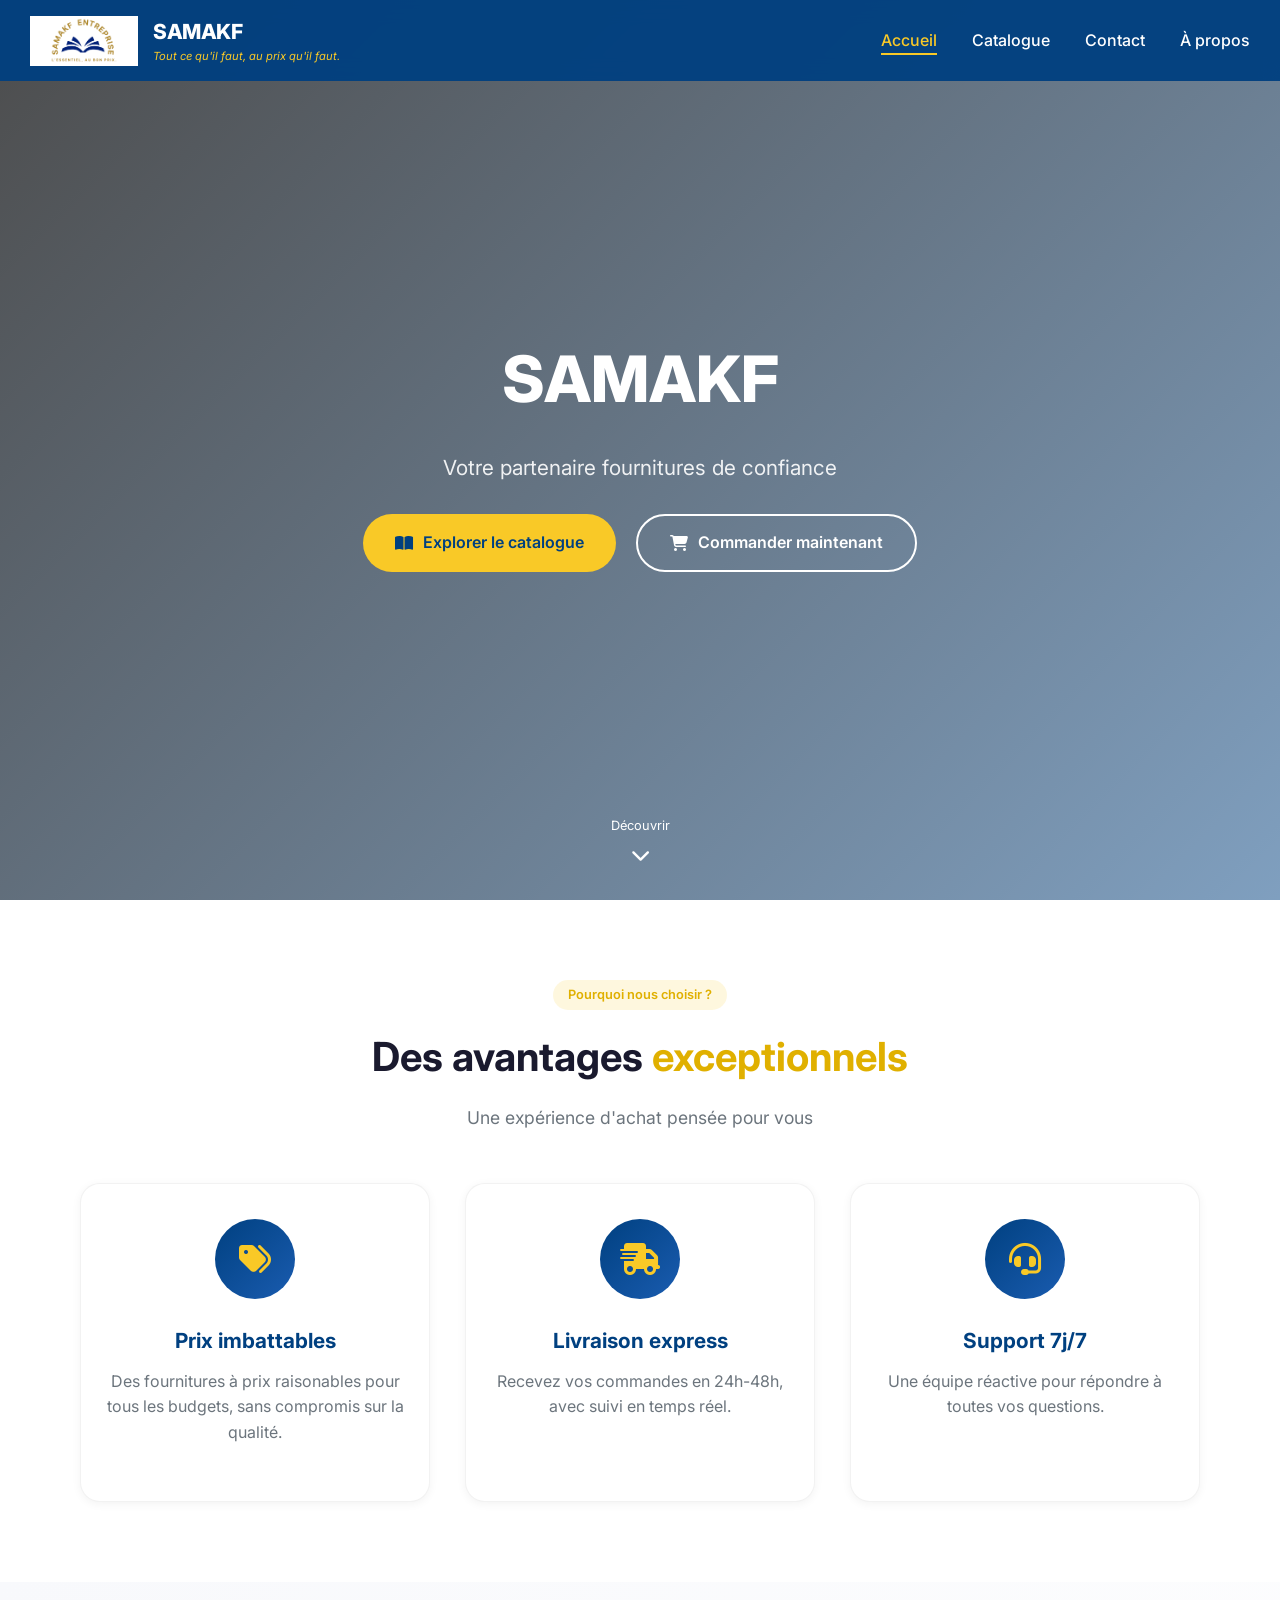
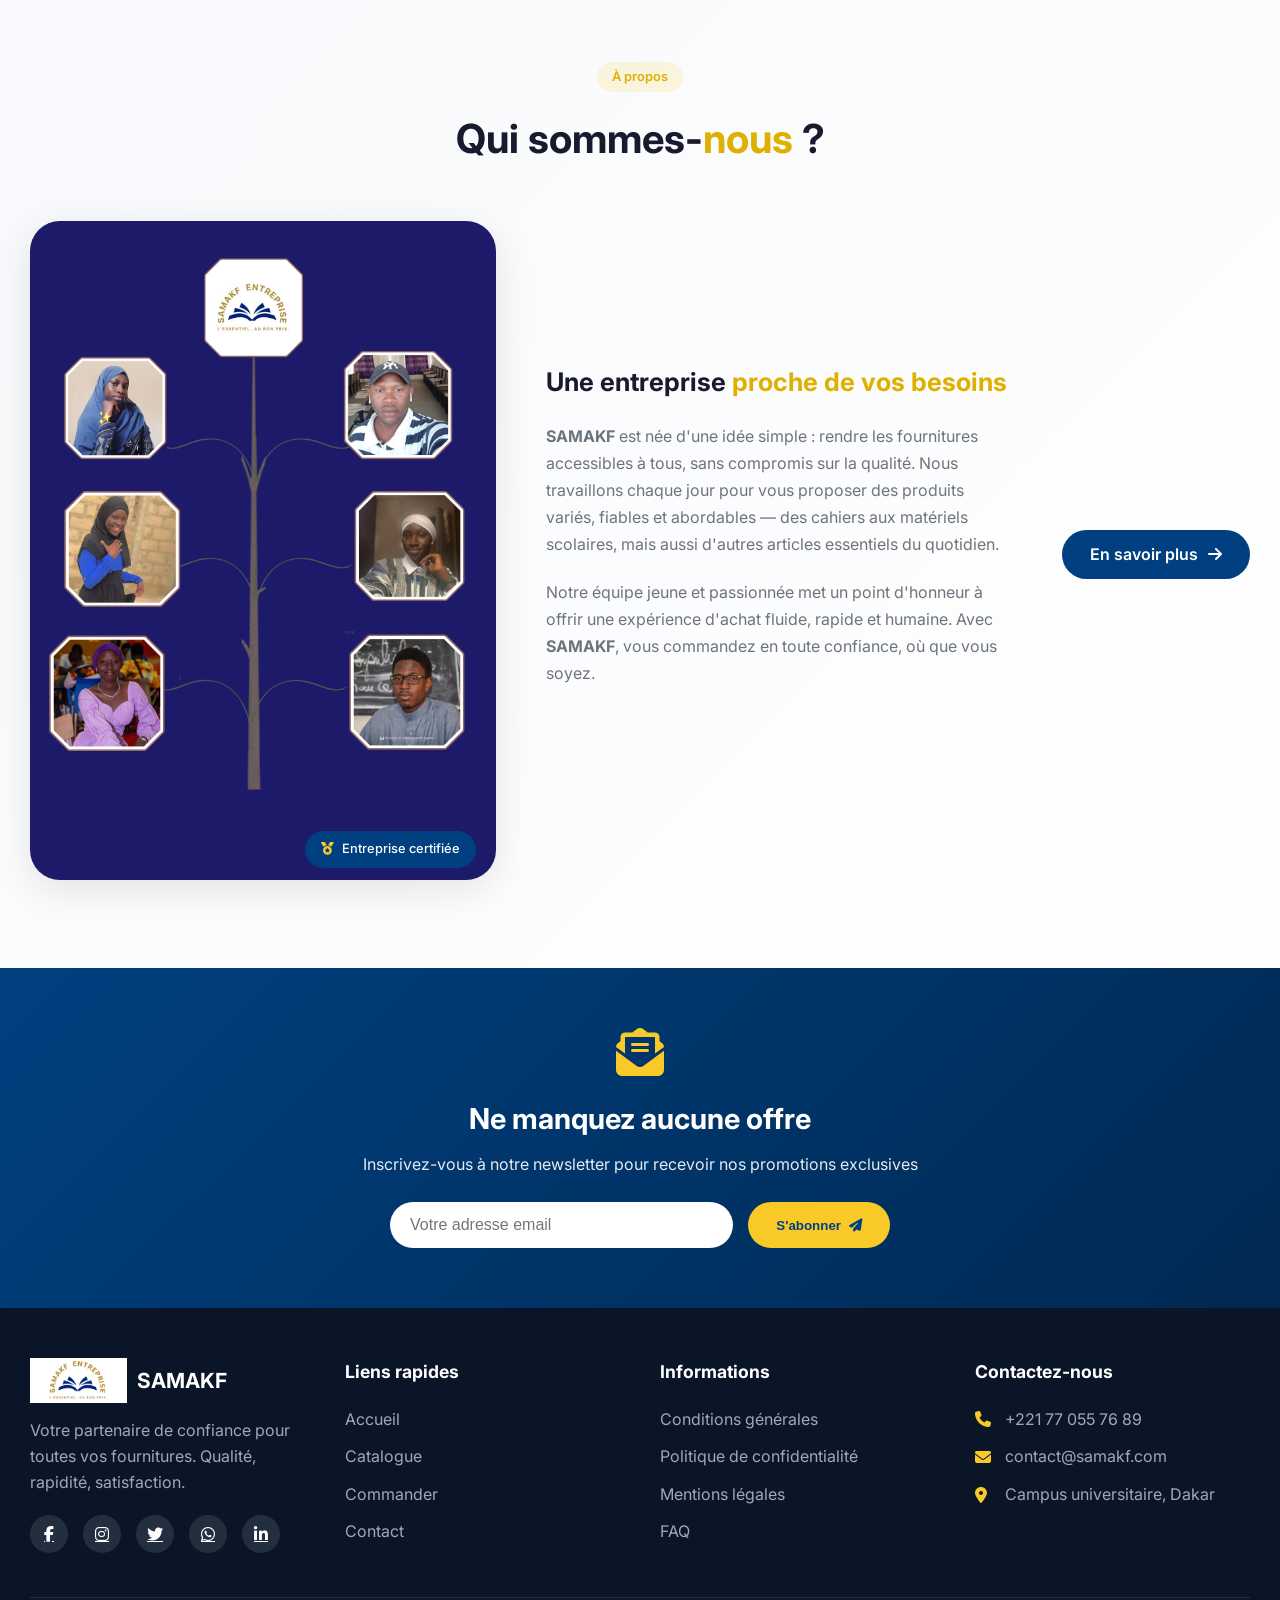
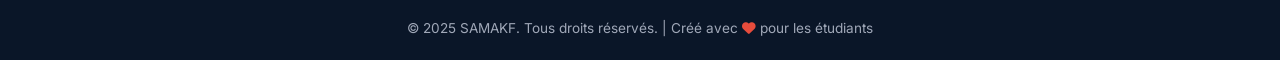
==== Accueil.html @ 1af0ef0c "Add files via upload" ====
<!DOCTYPE html>
<html lang="fr">
<head>
  <meta charset="UTF-8" />
  <meta name="viewport" content="width=device-width, initial-scale=1.0"/>
  <title>SAMAKF - Fournitures de qualité à prix abordables</title>
  <link rel="stylesheet" href="Accueil.css" />
  <link rel="stylesheet" href="https://cdnjs.cloudflare.com/ajax/libs/font-awesome/6.5.0/css/all.min.css">
  <link href="https://fonts.googleapis.com/css2?family=Inter:wght@300;400;500;600;700;800&display=swap" rel="stylesheet">
</head>
<body>

  <!-- ✅ Barre de navigation moderne -->
  <nav class="navbar" id="navbar">
    <div class="nav-container">
      <div class="logo">
        <a href="Accueil.html" class="logo-link">
          <img src="LOGO (2) - Copie_.png" alt="Logo SAMAKF">
        </a>
        <div class="logo-text">
          <span class="entreprise-nom">SAMAKF</span>
          <small class="slogan">Tout ce qu'il faut, au prix qu'il faut.</small>
        </div>
      </div>

      <div class="nav-toggle" id="navToggle">
        <i class="fas fa-bars"></i>
      </div>

      <ul class="nav-links" id="navLinks">
        <li><a href="Accueil.html" class="active">Accueil</a></li>
        <li><a href="catalogue.html">Catalogue</a></li>
        <li><a href="contact.html">Contact</a></li>
        <li><a href="Apropos.html">À propos</a></li>
      </ul>
    </div>
  </nav>

  <!-- ✅ Hero section avec vidéo et overlay amélioré -->
  <header class="hero">
    <video autoplay muted loop playsinline class="background-video" id="heroVideo">
      <source src="Welcome (2).mp4" type="video/mp4" />
    </video>
    <div class="hero-overlay"></div>
    <div class="hero-content">
      <div class="hero-text">
        <h1 id="animated-title">SAMAKF</h1>
        <p class="hero-subtitle">Votre partenaire fournitures de confiance</p>
        <div class="hero-buttons">
          <a href="catalogue.html" class="btn btn-primary">
            <i class="fas fa-book-open"></i> Explorer le catalogue
          </a>
          <a href="commander.html" class="btn btn-secondary">
            <i class="fas fa-shopping-cart"></i> Commander maintenant
          </a>
        </div>
      </div>
    </div>
    <div class="scroll-indicator">
      <span>Découvrir</span>
      <i class="fas fa-chevron-down"></i>
    </div>
  </header>

  <!-- ✅ Section Avantages avec compteurs animés -->
  <section class="section avantages reveal">
    <div class="container">
      <div class="section-header">
        <span class="section-tag">Pourquoi nous choisir ?</span>
        <h2>Des avantages <span class="highlight">exceptionnels</span></h2>
        <p>Une expérience d'achat pensée pour vous</p>
      </div>
      <div class="avantage-container">
        <div class="avantage-bloc">
          <div class="avantage-icon">
            <i class="fas fa-tags"></i>
          </div>
          <h3>Prix imbattables</h3>
          <p>Des fournitures à  prix raisonables pour tous les budgets, sans compromis sur la qualité.</p>
        </div>
        <div class="avantage-bloc">
          <div class="avantage-icon">
            <i class="fas fa-truck-fast"></i>
          </div>
          <h3>Livraison express</h3>
          <p>Recevez vos commandes en 24h-48h, avec suivi en temps réel.</p>
        </div>
        <div class="avantage-bloc">
          <div class="avantage-icon">
            <i class="fas fa-headset"></i>
          </div>
          <h3>Support 7j/7</h3>
          <p>Une équipe réactive pour répondre à toutes vos questions.</p>
        </div>
      </div>
    </div>
  </section>

  <!-- ✅ Section "Qui sommes-nous" améliorée -->
  <section class="section apropos reveal" id="apropos">
    <div class="container">
      <div class="section-header">
        <span class="section-tag">À propos</span>
        <h2>Qui sommes-<span class="highlight">nous</span> ?</h2>
      </div>
      <div class="apropos-container">
        <div class="apropos-image">
          <img src="arbre SAMAKF.png" alt="Équipe SAMAKF">
          <div class="image-badge">
            <i class="fas fa-medal"></i> Entreprise certifiée
          </div>
        </div>
        <div class="apropos-texte">
          <h3>Une entreprise <span class="highlight">proche de vos besoins</span></h3>
          <p>
            <strong>SAMAKF</strong> est née d'une idée simple : rendre les fournitures accessibles à tous, 
            sans compromis sur la qualité. Nous travaillons chaque jour pour vous proposer des produits variés, 
            fiables et abordables — des cahiers aux matériels scolaires, mais aussi d'autres articles essentiels du quotidien.
          </p>
          <p>
            Notre équipe jeune et passionnée met un point d'honneur à offrir une expérience d'achat fluide, rapide et humaine.  
            Avec <strong>SAMAKF</strong>, vous commandez en toute confiance, où que vous soyez.
          </p>
          <div class="stats">
                     
            </div>
                      </div>
          <a href="Apropos.html" class="btn-en-savoir-plus">
            En savoir plus <i class="fas fa-arrow-right"></i>
          </a>
        </div>
      </div>
    </div>
  </section>

  
  <!-- ✅ Section Newsletter moderne -->
  <section class="newsletter reveal">
    <div class="container">
      <div class="newsletter-content">
        <i class="fas fa-envelope-open-text newsletter-icon"></i>
        <h3>Ne manquez aucune offre</h3>
        <p>Inscrivez-vous à notre newsletter pour recevoir nos promotions exclusives</p>
        <form class="newsletter-form" id="newsletterForm">
          <input type="email" placeholder="Votre adresse email" required>
          <button type="submit">S'abonner <i class="fas fa-paper-plane"></i></button>
        </form>
      </div>
    </div>
  </section>

  <!-- ✅ Footer moderne -->
  <footer class="footer">
    <div class="container">
      <div class="footer-content">
        <div class="footer-about">
          <div class="footer-logo">
            <img src="LOGO (2) - Copie_.png" alt="SAMAKF">
            <span>SAMAKF</span>
          </div>
          <p>Votre partenaire de confiance pour toutes vos fournitures. Qualité, rapidité, satisfaction.</p>
          <div class="footer-socials">
            <a href="#" title="Facebook"><i class="fab fa-facebook-f"></i></a>
            <a href="#" title="Instagram"><i class="fab fa-instagram"></i></a>
            <a href="#" title="Twitter"><i class="fab fa-twitter"></i></a>
            <a href="https://wa.me/221770557689" target="_blank" title="WhatsApp"><i class="fab fa-whatsapp"></i></a>
            <a href="#" title="LinkedIn"><i class="fab fa-linkedin-in"></i></a>
          </div>
        </div>
        <div class="footer-links">
          <h4>Liens rapides</h4>
          <ul>
            <li><a href="Accueil.html">Accueil</a></li>
            <li><a href="catalogue.html">Catalogue</a></li>
            <li><a href="commander.html">Commander</a></li>
            <li><a href="contact.html">Contact</a></li>
          </ul>
        </div>
        <div class="footer-links">
          <h4>Informations</h4>
          <ul>
            <li><a href="#">Conditions générales</a></li>
            <li><a href="#">Politique de confidentialité</a></li>
            <li><a href="#">Mentions légales</a></li>
            <li><a href="#">FAQ</a></li>
          </ul>
        </div>
        <div class="footer-contact">
          <h4>Contactez-nous</h4>
          <ul>
            <li><i class="fas fa-phone"></i> +221 77 055 76 89</li>
            <li><i class="fas fa-envelope"></i> contact@samakf.com</li>
            <li><i class="fas fa-map-marker-alt"></i> Campus universitaire, Dakar</li>
          </ul>
        </div>
      </div>
      <div class="footer-bottom">
        <p>&copy; 2025 SAMAKF. Tous droits réservés. | Créé avec <i class="fas fa-heart"></i> pour les étudiants</p>
      </div>
    </div>
  </footer>

  <!-- Back to top button -->
  <button class="back-to-top" id="backToTop">
    <i class="fas fa-arrow-up"></i>
  </button>

  <script src="Accueil.js"></script>
</body>
</html>
---- Accueil.css ----
/* ========== RESET & VARIABLES ========== */
* {
  margin: 0;
  padding: 0;
  box-sizing: border-box;
}

:root {
  --primary: #004080;
  --primary-dark: #002952;
  --primary-light: #1a5cb0;
  --secondary: #f9c927;
  --secondary-dark: #e0b000;
  --text-dark: #1a1a2e;
  --text-light: #6c757d;
  --bg-light: #f8f9fc;
  --white: #ffffff;
  --shadow-sm: 0 2px 10px rgba(0,0,0,0.05);
  --shadow-md: 0 5px 25px rgba(0,0,0,0.08);
  --shadow-lg: 0 10px 40px rgba(0,0,0,0.1);
  --transition: all 0.3s cubic-bezier(0.4, 0, 0.2, 1);
}

body {
  font-family: 'Inter', 'Segoe UI', sans-serif;
  line-height: 1.6;
  color: var(--text-dark);
  background-color: var(--white);
  overflow-x: hidden;
}

.container {
  max-width: 1280px;
  margin: 0 auto;
  padding: 0 30px;
}

.section {
  padding: 80px 0;
}

/* ========== NAVIGATION MODERNE ========== */
.navbar {
  position: fixed;
  top: 0;
  width: 100%;
  z-index: 1000;
  background: rgba(0, 64, 128, 0.95);
  backdrop-filter: blur(10px);
  transition: var(--transition);
  padding: 15px 0;
}

.navbar.scrolled {
  padding: 10px 0;
  background: rgba(0, 64, 128, 0.98);
  box-shadow: var(--shadow-lg);
}

.nav-container {
  max-width: 1280px;
  margin: 0 auto;
  padding: 0 30px;
  display: flex;
  justify-content: space-between;
  align-items: center;
}

.logo {
  display: flex;
  align-items: center;
  gap: 15px;
}

.logo-link {
  display: flex;
  align-items: center;
}

.logo img {
  height: 50px;
  width: auto;
  transition: var(--transition);
}

.navbar.scrolled .logo img {
  height: 45px;
}

.logo-text {
  display: flex;
  flex-direction: column;
}

.entreprise-nom {
  font-weight: 800;
  font-size: 1.3rem;
  color: var(--white);
  letter-spacing: -0.5px;
}

.slogan {
  font-size: 0.7rem;
  color: var(--secondary);
  font-style: italic;
}

.nav-links {
  display: flex;
  gap: 35px;
  list-style: none;
  align-items: center;
}

.nav-links a {
  color: var(--white);
  text-decoration: none;
  font-weight: 500;
  transition: var(--transition);
  position: relative;
  padding: 5px 0;
}

.nav-links a::after {
  content: '';
  position: absolute;
  bottom: 0;
  left: 0;
  width: 0;
  height: 2px;
  background: var(--secondary);
  transition: var(--transition);
}

.nav-links a:hover::after,
.nav-links a.active::after {
  width: 100%;
}

.nav-links a:hover,
.nav-links a.active {
  color: var(--secondary);
}

.nav-cta {
  background: var(--secondary);
  color: var(--primary) !important;
  padding: 10px 22px !important;
  border-radius: 30px;
  transition: var(--transition);
}

.nav-cta:hover {
  background: var(--secondary-dark);
  transform: translateY(-2px);
}

.nav-cta::after {
  display: none;
}

.nav-toggle {
  display: none;
  font-size: 1.5rem;
  color: var(--white);
  cursor: pointer;
}

/* ========== HERO SECTION ========== */
.hero {
  position: relative;
  height: 100vh;
  min-height: 600px;
  overflow: hidden;
}

.background-video {
  position: absolute;
  top: 0;
  left: 0;
  width: 100%;
  height: 100%;
  object-fit: cover;
}

.hero-overlay {
  position: absolute;
  top: 0;
  left: 0;
  width: 100%;
  height: 100%;
  background: linear-gradient(135deg, rgba(0,0,0,0.7) 0%, rgba(0,64,128,0.5) 100%);
  z-index: 1;
}

.hero-content {
  position: relative;
  z-index: 2;
  height: 100%;
  display: flex;
  align-items: center;
  justify-content: center;
  text-align: center;
}

.hero-text {
  max-width: 800px;
  padding: 0 20px;
}

.hero h1 {
  font-size: 4rem;
  font-weight: 800;
  color: var(--white);
  margin-bottom: 20px;
  animation: fadeInUp 1s ease;
}

.hero-subtitle {
  font-size: 1.3rem;
  color: rgba(255,255,255,0.9);
  margin-bottom: 30px;
  animation: fadeInUp 1s ease 0.2s both;
}

.hero-buttons {
  display: flex;
  gap: 20px;
  justify-content: center;
  flex-wrap: wrap;
  animation: fadeInUp 1s ease 0.4s both;
}

.btn {
  display: inline-flex;
  align-items: center;
  gap: 10px;
  padding: 14px 32px;
  font-size: 1rem;
  font-weight: 600;
  border-radius: 50px;
  text-decoration: none;
  transition: var(--transition);
  cursor: pointer;
  border: none;
}

.btn-primary {
  background: var(--secondary);
  color: var(--primary);
}

.btn-primary:hover {
  background: var(--secondary-dark);
  transform: translateY(-3px);
  box-shadow: 0 10px 25px rgba(249, 201, 39, 0.3);
}

.btn-secondary {
  background: transparent;
  color: var(--white);
  border: 2px solid var(--white);
}

.btn-secondary:hover {
  background: var(--white);
  color: var(--primary);
  transform: translateY(-3px);
}

.scroll-indicator {
  position: absolute;
  bottom: 30px;
  left: 50%;
  transform: translateX(-50%);
  z-index: 2;
  text-align: center;
  color: var(--white);
  animation: bounce 2s infinite;
}

.scroll-indicator span {
  display: block;
  font-size: 0.8rem;
  margin-bottom: 8px;
}

.scroll-indicator i {
  font-size: 1.2rem;
}

/* ========== SECTION HEADER ========== */
.section-header {
  text-align: center;
  margin-bottom: 50px;
}

.section-tag {
  display: inline-block;
  background: rgba(249, 201, 39, 0.15);
  color: var(--secondary-dark);
  padding: 5px 15px;
  border-radius: 30px;
  font-size: 0.8rem;
  font-weight: 600;
  margin-bottom: 15px;
}

.section-header h2 {
  font-size: 2.5rem;
  font-weight: 700;
  margin-bottom: 15px;
  color: var(--text-dark);
}

.highlight {
  color: var(--secondary-dark);
  position: relative;
}

.section-header p {
  color: var(--text-light);
  font-size: 1.1rem;
}

/* ========== AVANTAGES SECTION ========== */
.avantage-container {
  display: flex;
  justify-content: center;
  gap: 35px;
  flex-wrap: wrap;
}

.avantage-bloc {
  flex: 1;
  min-width: 280px;
  max-width: 350px;
  background: var(--white);
  border-radius: 20px;
  padding: 35px 25px;
  text-align: center;
  transition: var(--transition);
  box-shadow: var(--shadow-sm);
  border: 1px solid rgba(0,0,0,0.05);
}

.avantage-bloc:hover {
  transform: translateY(-10px);
  box-shadow: var(--shadow-lg);
}

.avantage-icon {
  width: 80px;
  height: 80px;
  background: linear-gradient(135deg, var(--primary), var(--primary-light));
  border-radius: 50%;
  display: flex;
  align-items: center;
  justify-content: center;
  margin: 0 auto 25px;
}

.avantage-icon i {
  font-size: 2rem;
  color: var(--secondary);
}

.avantage-bloc h3 {
  font-size: 1.3rem;
  margin-bottom: 12px;
  color: var(--primary);
}

.avantage-bloc p {
  color: var(--text-light);
  margin-bottom: 20px;
}

.avantage-stats {
  font-size: 0.9rem;
  color: var(--primary);
  font-weight: 600;
}

.stat-number {
  font-size: 1.5rem;
  font-weight: 800;
  color: var(--secondary-dark);
}

/* ========== APROPOS SECTION ========== */
.apropos {
  background: linear-gradient(135deg, var(--bg-light) 0%, var(--white) 100%);
}

.apropos-container {
  display: flex;
  align-items: center;
  gap: 50px;
  flex-wrap: wrap;
}

.apropos-image {
  flex: 1;
  position: relative;
  min-width: 300px;
}

.apropos-image img {
  width: 100%;
  border-radius: 30px;
  box-shadow: var(--shadow-lg);
  transition: var(--transition);
}

.apropos-image img:hover {
  transform: scale(1.02);
}

.image-badge {
  position: absolute;
  bottom: 20px;
  right: 20px;
  background: var(--primary);
  color: var(--white);
  padding: 8px 16px;
  border-radius: 30px;
  font-size: 0.8rem;
  font-weight: 500;
}

.image-badge i {
  color: var(--secondary);
  margin-right: 5px;
}

.apropos-texte {
  flex: 1;
}

.apropos-texte h3 {
  font-size: 1.6rem;
  margin-bottom: 20px;
  color: var(--text-dark);
}

.apropos-texte p {
  color: var(--text-light);
  margin-bottom: 20px;
  line-height: 1.7;
}

.stats {
  display: flex;
  flex-wrap: wrap;
  gap: 25px;
  margin: 30px 0;
}

.stat {
  display: flex;
  align-items: center;
  gap: 12px;
  background: var(--white);
  padding: 12px 20px;
  border-radius: 15px;
  box-shadow: var(--shadow-sm);
  border: 1px solid rgba(0,0,0,0.05);
}

.stat i {
  font-size: 1.5rem;
  color: var(--secondary);
}

.stat div {
  display: flex;
  flex-direction: column;
}

.stat .stat-number {
  font-size: 1.2rem;
  font-weight: 700;
}

.btn-en-savoir-plus {
  display: inline-flex;
  align-items: center;
  gap: 10px;
  padding: 12px 28px;
  background: var(--primary);
  color: var(--white);
  border-radius: 40px;
  text-decoration: none;
  font-weight: 600;
  transition: var(--transition);
}

.btn-en-savoir-plus:hover {
  background: var(--primary-dark);
  gap: 15px;
}

/* ========== COMMENTAIRES SECTION ========== */
.commentaires {
  background: var(--bg-light);
}

.commentaires-container {
  display: grid;
  grid-template-columns: repeat(auto-fit, minmax(280px, 1fr));
  gap: 30px;
}

.commentaire {
  background: var(--white);
  padding: 25px;
  border-radius: 20px;
  box-shadow: var(--shadow-sm);
  transition: var(--transition);
  border: 1px solid rgba(0,0,0,0.05);
}

.commentaire:hover {
  transform: translateY(-5px);
  box-shadow: var(--shadow-md);
}

.commentaire-header {
  display: flex;
  align-items: center;
  justify-content: space-between;
  margin-bottom: 15px;
}

.commentaire-header img {
  width: 60px;
  height: 60px;
  border-radius: 50%;
  object-fit: cover;
  border: 3px solid var(--secondary);
}

.rating {
  color: var(--secondary);
  font-size: 0.8rem;
}

.commentaire h4 {
  margin-bottom: 12px;
  color: var(--primary);
}

.commentaire p {
  color: var(--text-light);
  line-height: 1.6;
  margin-bottom: 15px;
  font-style: italic;
}

.commentaire-footer {
  font-size: 0.75rem;
  color: #28a745;
}

.commentaire-footer i {
  margin-right: 5px;
}

/* ========== NEWSLETTER SECTION ========== */
.newsletter {
  background: linear-gradient(135deg, var(--primary), var(--primary-dark));
  padding: 60px 0;
}

.newsletter-content {
  text-align: center;
  color: var(--white);
}

.newsletter-icon {
  font-size: 3rem;
  color: var(--secondary);
  margin-bottom: 20px;
}

.newsletter-content h3 {
  font-size: 1.8rem;
  margin-bottom: 10px;
}

.newsletter-content p {
  opacity: 0.9;
  margin-bottom: 25px;
}

.newsletter-form {
  display: flex;
  justify-content: center;
  gap: 15px;
  flex-wrap: wrap;
  max-width: 500px;
  margin: 0 auto;
}

.newsletter-form input {
  flex: 1;
  padding: 14px 20px;
  border: none;
  border-radius: 50px;
  font-size: 1rem;
  outline: none;
}

.newsletter-form button {
  padding: 14px 28px;
  background: var(--secondary);
  border: none;
  border-radius: 50px;
  font-weight: 600;
  color: var(--primary);
  cursor: pointer;
  transition: var(--transition);
  display: flex;
  align-items: center;
  gap: 8px;
}

.newsletter-form button:hover {
  background: var(--secondary-dark);
  transform: translateY(-2px);
}

/* ========== FOOTER MODERNE ========== */
.footer {
  background: #0a1628;
  color: var(--white);
  padding: 50px 0 20px;
}

.footer-content {
  display: grid;
  grid-template-columns: repeat(auto-fit, minmax(250px, 1fr));
  gap: 40px;
  margin-bottom: 40px;
}

.footer-logo {
  display: flex;
  align-items: center;
  gap: 10px;
  margin-bottom: 15px;
}

.footer-logo img {
  height: 45px;
  width: auto;
}

.footer-logo span {
  font-size: 1.3rem;
  font-weight: 700;
}

.footer-about p {
  color: #a0a8b8;
  line-height: 1.6;
  margin-bottom: 20px;
}

.footer-socials {
  display: flex;
  gap: 15px;
}

.footer-socials a {
  width: 38px;
  height: 38px;
  background: rgba(255,255,255,0.1);
  border-radius: 50%;
  display: flex;
  align-items: center;
  justify-content: center;
  color: var(--white);
  transition: var(--transition);
}

.footer-socials a:hover {
  background: var(--secondary);
  color: var(--primary);
  transform: translateY(-3px);
}

.footer-links h4,
.footer-contact h4 {
  margin-bottom: 20px;
  font-size: 1.1rem;
}

.footer-links ul,
.footer-contact ul {
  list-style: none;
}

.footer-links li,
.footer-contact li {
  margin-bottom: 12px;
}

.footer-links a {
  color: #a0a8b8;
  text-decoration: none;
  transition: var(--transition);
}

.footer-links a:hover {
  color: var(--secondary);
  padding-left: 5px;
}

.footer-contact li {
  display: flex;
  align-items: center;
  gap: 10px;
  color: #a0a8b8;
}

.footer-contact i {
  width: 20px;
  color: var(--secondary);
}

.footer-bottom {
  text-align: center;
  padding-top: 20px;
  border-top: 1px solid rgba(255,255,255,0.1);
  color: #a0a8b8;
  font-size: 0.85rem;
}

.footer-bottom i {
  color: #e74c3c;
}

/* ========== BACK TO TOP ========== */
.back-to-top {
  position: fixed;
  bottom: 30px;
  right: 30px;
  width: 45px;
  height: 45px;
  background: var(--secondary);
  border: none;
  border-radius: 50%;
  color: var(--primary);
  cursor: pointer;
  display: none;
  align-items: center;
  justify-content: center;
  transition: var(--transition);
  z-index: 999;
}

.back-to-top.show {
  display: flex;
}

.back-to-top:hover {
  background: var(--secondary-dark);
  transform: translateY(-3px);
}

/* ========== ANIMATIONS ========== */
@keyframes fadeInUp {
  from {
    opacity: 0;
    transform: translateY(30px);
  }
  to {
    opacity: 1;
    transform: translateY(0);
  }
}

@keyframes bounce {
  0%, 100% {
    transform: translateX(-50%) translateY(0);
  }
  50% {
    transform: translateX(-50%) translateY(10px);
  }
}

.reveal {
  opacity: 0;
  transform: translateY(40px);
  transition: all 0.8s ease-out;
}

.reveal.active {
  opacity: 1;
  transform: translateY(0);
}

/* ========== RESPONSIVE ========== */
@media (max-width: 768px) {
  .container {
    padding: 0 20px;
  }
  
  .section {
    padding: 60px 0;
  }
  
  .nav-toggle {
    display: block;
  }
  
  .nav-links {
    position: fixed;
    top: 70px;
    left: -100%;
    width: 100%;
    height: calc(100vh - 70px);
    background: var(--primary);
    flex-direction: column;
    padding: 40px;
    transition: var(--transition);
  }
  
  .nav-links.active {
    left: 0;
  }
  
  .hero h1 {
    font-size: 2.5rem;
  }
  
  .hero-subtitle {
    font-size: 1rem;
  }
  
  .hero-buttons {
    flex-direction: column;
    align-items: center;
  }
  
  .btn {
    padding: 12px 24px;
  }
  
  .section-header h2 {
    font-size: 1.8rem;
  }
  
  .apropos-container {
    flex-direction: column;
  }
  
  .stats {
    justify-content: center;
  }
  
  .newsletter-form {
    flex-direction: column;
    padding: 0 20px;
  }
  
  .footer-content {
    grid-template-columns: 1fr;
    text-align: center;
  }
  
  .footer-socials {
    justify-content: center;
  }
  
  .footer-contact li {
    justify-content: center;
  }
  
  .back-to-top {
    bottom: 20px;
    right: 20px;
  }
}
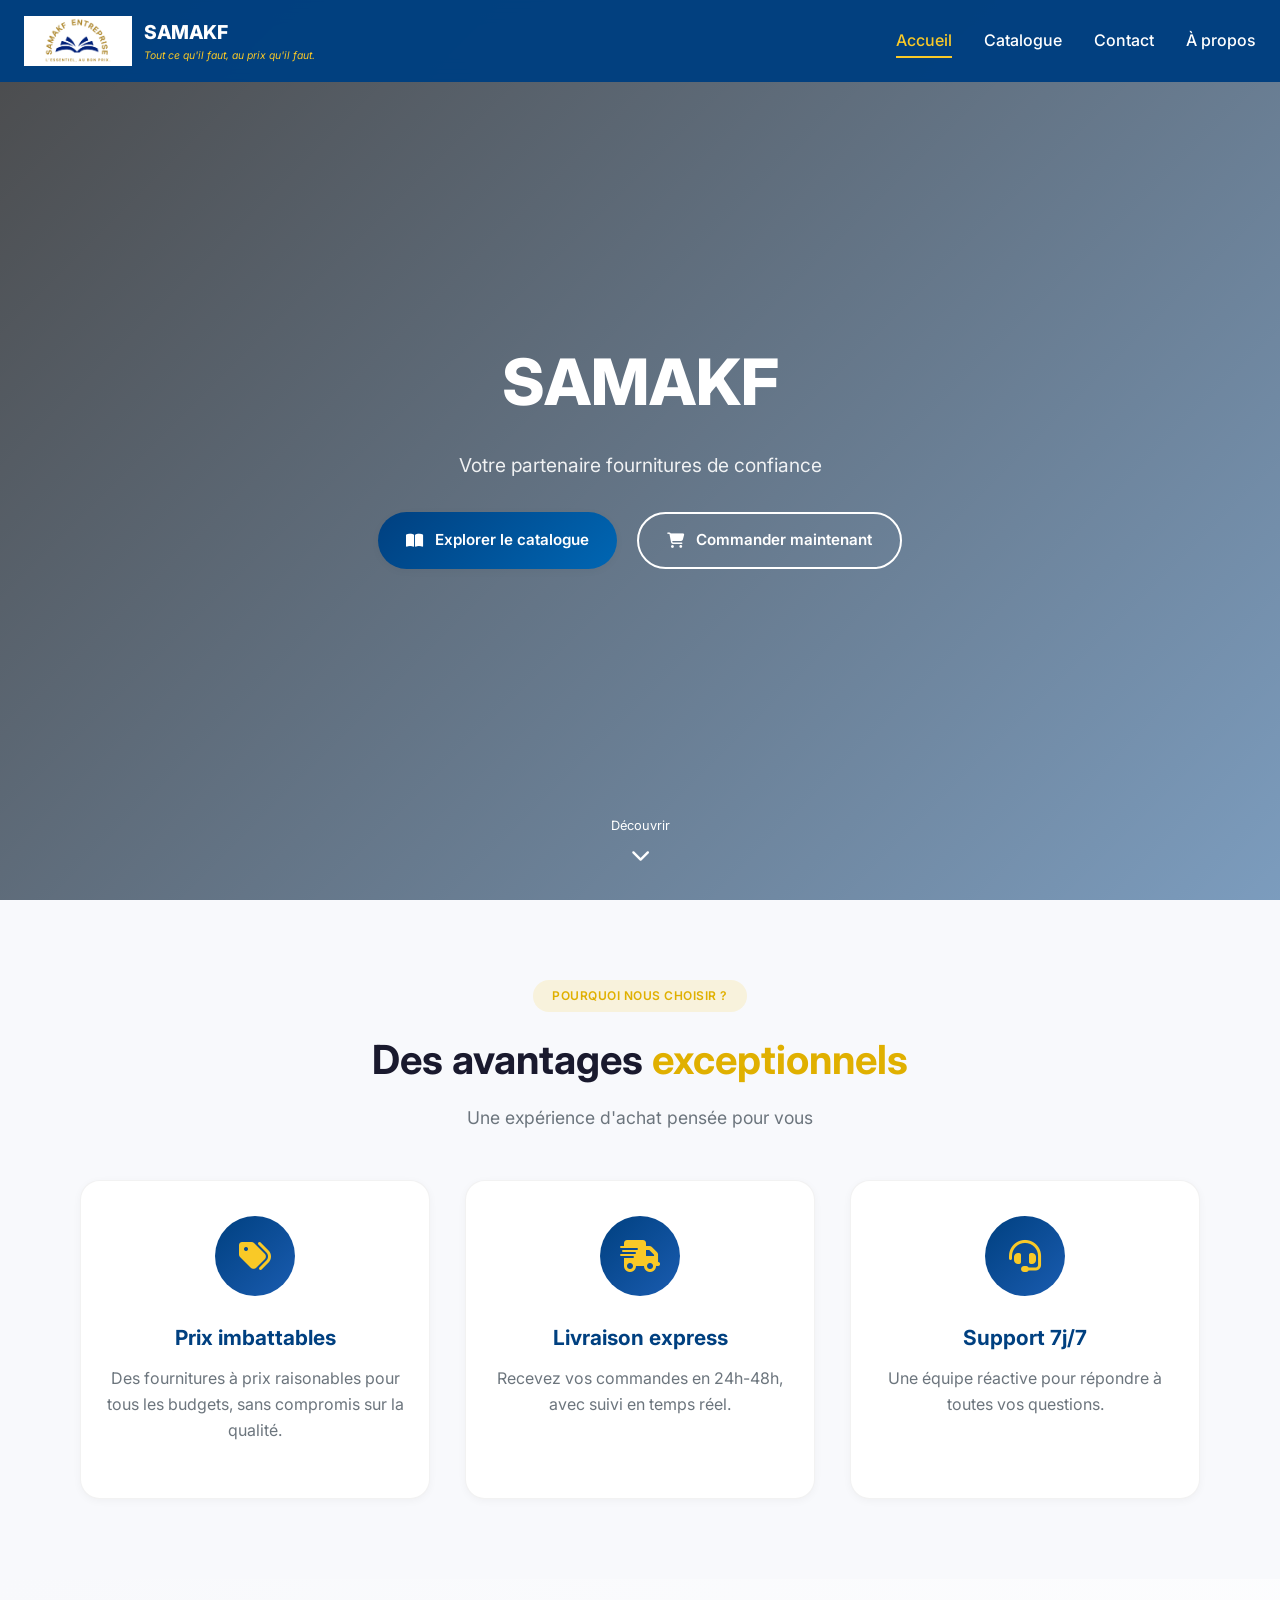
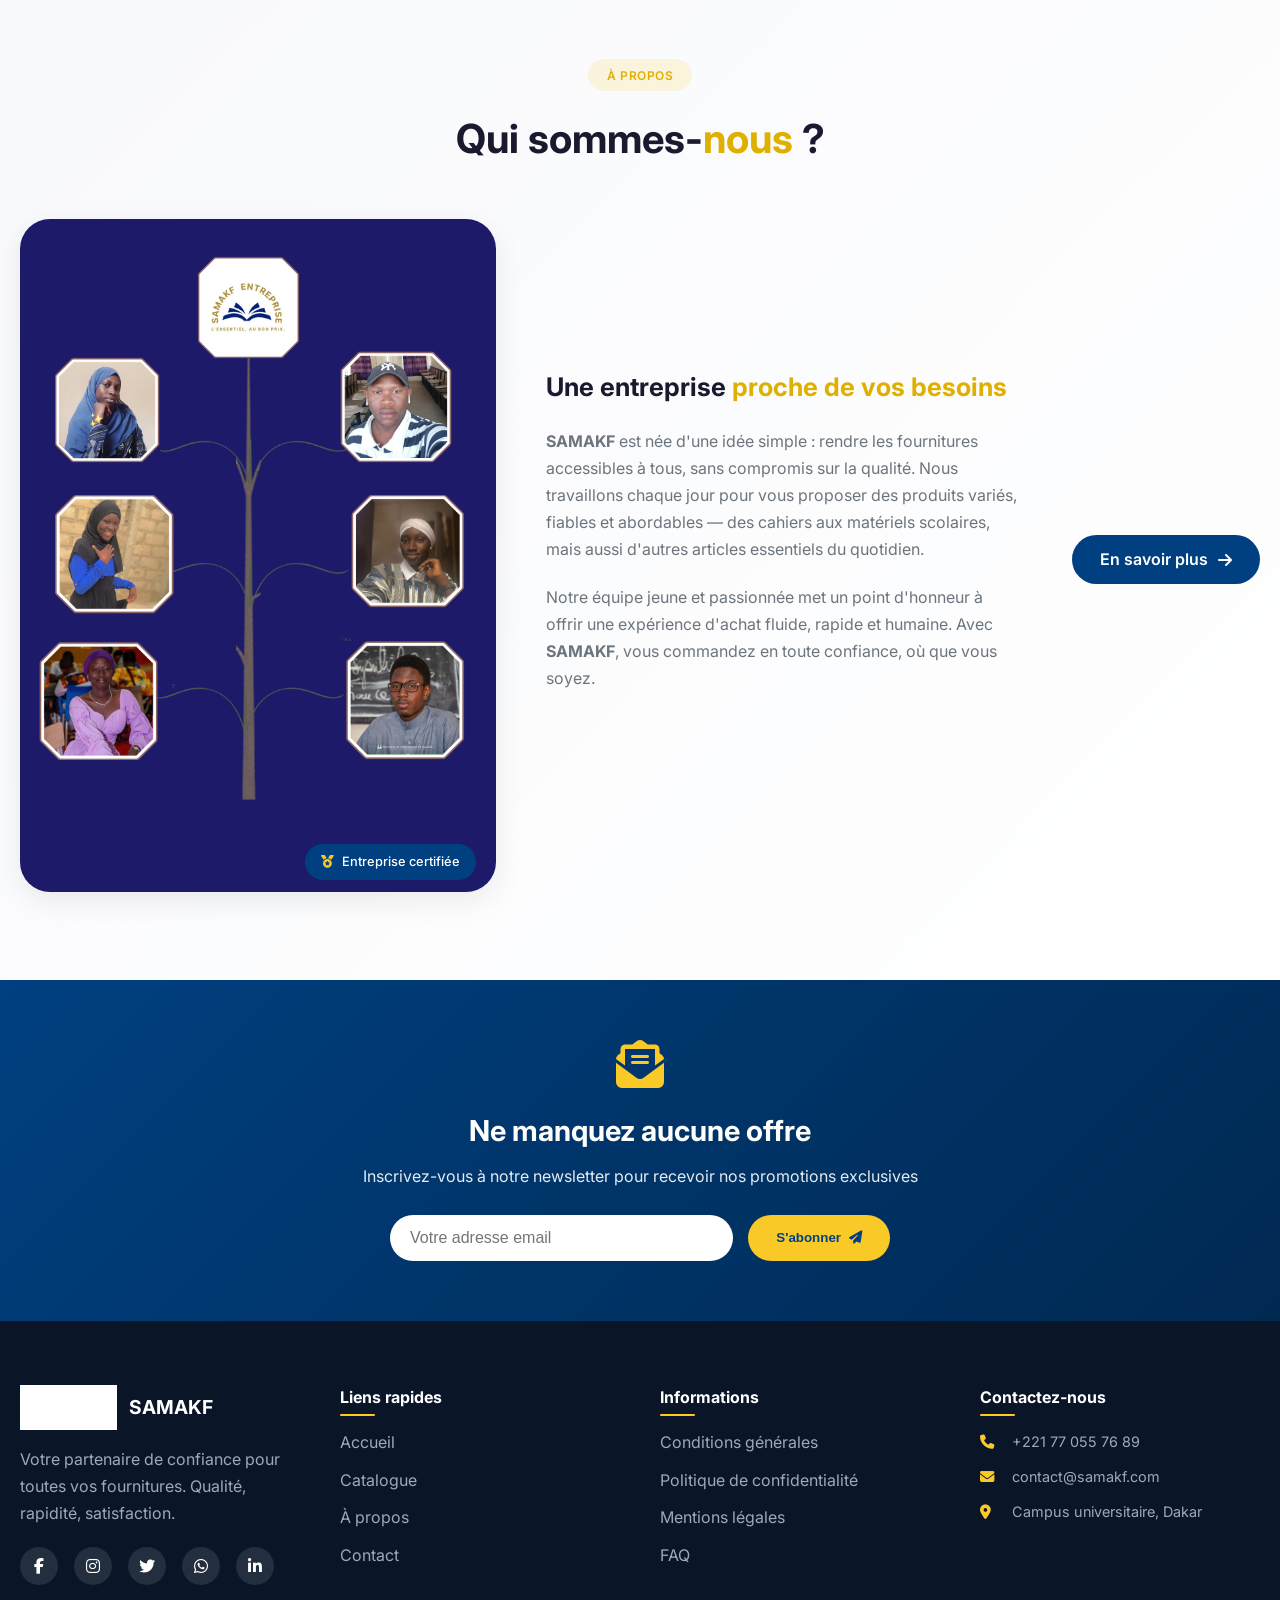
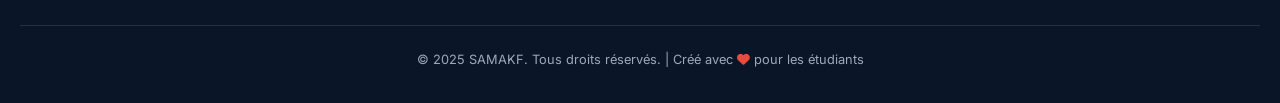
==== commit 3fdf88ba: "Add files via upload" ====
--- a/Accueil.html
+++ b/Accueil.html
@@ -5,6 +5,7 @@
   <meta name="viewport" content="width=device-width, initial-scale=1.0"/>
   <title>SAMAKF - Fournitures de qualité à prix abordables</title>
   <link rel="stylesheet" href="Accueil.css" />
+  <link rel="stylesheet" href="global.css" />
   <link rel="stylesheet" href="https://cdnjs.cloudflare.com/ajax/libs/font-awesome/6.5.0/css/all.min.css">
   <link href="https://fonts.googleapis.com/css2?family=Inter:wght@300;400;500;600;700;800&display=swap" rel="stylesheet">
 </head>
@@ -15,7 +16,7 @@
     <div class="nav-container">
       <div class="logo">
         <a href="Accueil.html" class="logo-link">
-          <img src="LOGO (2) - Copie_.png" alt="Logo SAMAKF">
+          <img src="image/LOGO (2) - Copie_.png" alt="Logo SAMAKF">
         </a>
         <div class="logo-text">
           <span class="entreprise-nom">SAMAKF</span>
@@ -39,7 +40,7 @@
   <!-- ✅ Hero section avec vidéo et overlay amélioré -->
   <header class="hero">
     <video autoplay muted loop playsinline class="background-video" id="heroVideo">
-      <source src="Welcome (2).mp4" type="video/mp4" />
+      <source src="video/Welcome (2).mp4" type="video/mp4" />
     </video>
     <div class="hero-overlay"></div>
     <div class="hero-content">
@@ -105,7 +106,7 @@
       </div>
       <div class="apropos-container">
         <div class="apropos-image">
-          <img src="arbre SAMAKF.png" alt="Équipe SAMAKF">
+          <img src="image/arbre SAMAKF.png" alt="Équipe SAMAKF">
           <div class="image-badge">
             <i class="fas fa-medal"></i> Entreprise certifiée
           </div>
@@ -155,7 +156,7 @@
       <div class="footer-content">
         <div class="footer-about">
           <div class="footer-logo">
-            <img src="LOGO (2) - Copie_.png" alt="SAMAKF">
+            <img src="image/LOGO (2) - Copie_.png" alt="SAMAKF">
             <span>SAMAKF</span>
           </div>
           <p>Votre partenaire de confiance pour toutes vos fournitures. Qualité, rapidité, satisfaction.</p>
@@ -172,7 +173,7 @@
           <ul>
             <li><a href="Accueil.html">Accueil</a></li>
             <li><a href="catalogue.html">Catalogue</a></li>
-            <li><a href="commander.html">Commander</a></li>
+            <li><a href="Apropos.html">À propos</a></li>
             <li><a href="contact.html">Contact</a></li>
           </ul>
         </div>
--- a/global.css
+++ b/global.css
@@ -0,0 +1,880 @@
+/* ========== RESET & VARIABLES MODERNES ========== */
+* {
+  margin: 0;
+  padding: 0;
+  box-sizing: border-box;
+  -webkit-tap-highlight-color: transparent;
+}
+
+:root {
+  /* Couleurs principales */
+  --primary: #004080;
+  --primary-dark: #002952;
+  --primary-light: #1a5cb0;
+  --secondary: #f9c927;
+  --secondary-dark: #e0b000;
+  --text-dark: #1a1a2e;
+  --text-light: #6c757d;
+  --text-muted: #8a9bb0;
+  --bg-light: #f8f9fc;
+  --bg-white: #ffffff;
+  --success: #28a745;
+  --error: #dc3545;
+  --warning: #ffc107;
+  --info: #17a2b8;
+  
+  /* Ombres */
+  --shadow-sm: 0 2px 8px rgba(0,0,0,0.04);
+  --shadow-md: 0 4px 20px rgba(0,0,0,0.06);
+  --shadow-lg: 0 8px 30px rgba(0,0,0,0.08);
+  --shadow-xl: 0 20px 40px rgba(0,0,0,0.1);
+  --shadow-hover: 0 15px 35px rgba(0,0,0,0.12);
+  
+  /* Dégradés */
+  --gradient-primary: linear-gradient(135deg, #004080 0%, #0066b3 100%);
+  --gradient-secondary: linear-gradient(135deg, #f9c927 0%, #f5b800 100%);
+  --gradient-dark: linear-gradient(135deg, #001f3f 0%, #003366 100%);
+  --gradient-light: linear-gradient(135deg, #f8f9fc 0%, #ffffff 100%);
+  
+  /* Transitions */
+  --transition-fast: all 0.2s ease;
+  --transition-base: all 0.3s ease;
+  --transition-slow: all 0.5s ease;
+  
+  /* Espacements */
+  --spacing-xs: 0.5rem;
+  --spacing-sm: 1rem;
+  --spacing-md: 1.5rem;
+  --spacing-lg: 2rem;
+  --spacing-xl: 3rem;
+  --spacing-xxl: 5rem;
+  
+  /* Border radius */
+  --radius-sm: 8px;
+  --radius-md: 12px;
+  --radius-lg: 16px;
+  --radius-xl: 24px;
+  --radius-xxl: 32px;
+  --radius-round: 50%;
+  --radius-pill: 9999px;
+  
+  /* Breakpoints */
+  --mobile: 375px;
+  --tablet: 768px;
+  --desktop: 1024px;
+  --wide: 1280px;
+  --ultra-wide: 1536px;
+}
+
+/* ========== TYPOGRAPHIE RESPONSIVE ========== */
+html {
+  font-size: 16px;
+  scroll-behavior: smooth;
+}
+
+@media (max-width: 768px) {
+  html {
+    font-size: 14px;
+  }
+}
+
+@media (max-width: 480px) {
+  html {
+    font-size: 13px;
+  }
+}
+
+body {
+  font-family: 'Inter', 'Segoe UI', -apple-system, BlinkMacSystemFont, sans-serif;
+  line-height: 1.6;
+  color: var(--text-dark);
+  background: var(--bg-light);
+  overflow-x: hidden;
+}
+
+/* ========== CONTAINER RESPONSIVE ========== */
+.container {
+  width: 100%;
+  max-width: 1280px;
+  margin: 0 auto;
+  padding: 0 20px;
+}
+
+@media (max-width: 768px) {
+  .container {
+    padding: 0 16px;
+  }
+}
+
+@media (max-width: 480px) {
+  .container {
+    padding: 0 12px;
+  }
+}
+
+/* ========== SECTIONS ========== */
+.section {
+  padding: clamp(3rem, 8vw, 5rem) 0;
+}
+
+.section-header {
+  text-align: center;
+  margin-bottom: clamp(2rem, 5vw, 3rem);
+}
+
+.section-tag {
+  display: inline-block;
+  background: rgba(249, 201, 39, 0.15);
+  color: var(--secondary-dark);
+  padding: 0.4rem 1.2rem;
+  border-radius: var(--radius-pill);
+  font-size: 0.75rem;
+  font-weight: 600;
+  letter-spacing: 0.5px;
+  margin-bottom: 1rem;
+  text-transform: uppercase;
+}
+
+.section-header h2 {
+  font-size: clamp(1.6rem, 5vw, 2.5rem);
+  font-weight: 700;
+  color: var(--text-dark);
+  margin-bottom: 0.75rem;
+}
+
+.section-header p {
+  color: var(--text-light);
+  font-size: clamp(0.9rem, 3vw, 1.1rem);
+  max-width: 600px;
+  margin: 0 auto;
+}
+
+.highlight {
+  color: var(--secondary-dark);
+  position: relative;
+}
+
+/* ========== NAVIGATION RESPONSIVE ========== */
+.navbar {
+  position: fixed;
+  top: 0;
+  width: 100%;
+  z-index: 1000;
+  background: rgba(0, 64, 128, 0.98);
+  backdrop-filter: blur(10px);
+  transition: var(--transition-base);
+  padding: 1rem 0;
+}
+
+.navbar.scrolled {
+  padding: 0.6rem 0;
+  background: rgba(0, 64, 128, 1);
+  box-shadow: var(--shadow-lg);
+}
+
+.nav-container {
+  max-width: 1280px;
+  margin: 0 auto;
+  padding: 0 1.5rem;
+  display: flex;
+  justify-content: space-between;
+  align-items: center;
+}
+
+.logo {
+  display: flex;
+  align-items: center;
+  gap: 12px;
+}
+
+.logo-link {
+  display: flex;
+  align-items: center;
+  text-decoration: none;
+}
+
+.logo img {
+  height: 50px;
+  width: auto;
+  transition: var(--transition-base);
+}
+
+.navbar.scrolled .logo img {
+  height: 42px;
+}
+
+.logo-text {
+  display: flex;
+  flex-direction: column;
+}
+
+.entreprise-nom {
+  font-weight: 800;
+  font-size: 1.2rem;
+  color: var(--white);
+  letter-spacing: -0.5px;
+}
+
+.slogan {
+  font-size: 0.65rem;
+  color: var(--secondary);
+  font-style: italic;
+}
+
+.nav-links {
+  display: flex;
+  gap: 2rem;
+  list-style: none;
+  align-items: center;
+}
+
+.nav-links a {
+  color: var(--white);
+  text-decoration: none;
+  font-weight: 500;
+  transition: var(--transition-fast);
+  position: relative;
+  padding: 0.5rem 0;
+}
+
+.nav-links a::after {
+  content: '';
+  position: absolute;
+  bottom: 0;
+  left: 0;
+  width: 0;
+  height: 2px;
+  background: var(--secondary);
+  transition: var(--transition-base);
+}
+
+.nav-links a:hover::after,
+.nav-links a.active::after {
+  width: 100%;
+}
+
+.nav-links a:hover,
+.nav-links a.active {
+  color: var(--secondary);
+}
+
+.nav-toggle {
+  display: none;
+  font-size: 1.5rem;
+  color: var(--white);
+  cursor: pointer;
+  background: none;
+  border: none;
+  transition: var(--transition-fast);
+}
+
+/* ========== MENU MOBILE ========== */
+@media (max-width: 768px) {
+  .nav-toggle {
+    display: block;
+  }
+
+  .nav-links {
+    position: fixed;
+    top: 70px;
+    left: -100%;
+    width: 100%;
+    height: calc(100vh - 70px);
+    background: var(--gradient-dark);
+    flex-direction: column;
+    padding: 2rem;
+    gap: 1.5rem;
+    transition: var(--transition-base);
+    z-index: 999;
+  }
+
+  .nav-links.active {
+    left: 0;
+  }
+
+  .nav-links a {
+    font-size: 1.1rem;
+    padding: 0.75rem;
+    width: 100%;
+    text-align: center;
+  }
+
+  .nav-links a::after {
+    display: none;
+  }
+
+  .nav-links a:hover,
+  .nav-links a.active {
+    background: rgba(249, 201, 39, 0.2);
+    border-radius: var(--radius-md);
+  }
+}
+
+/* ========== BOUTONS ========== */
+.btn {
+  display: inline-flex;
+  align-items: center;
+  justify-content: center;
+  gap: 0.75rem;
+  padding: 0.875rem 1.75rem;
+  font-size: 0.95rem;
+  font-weight: 600;
+  border-radius: var(--radius-pill);
+  text-decoration: none;
+  transition: var(--transition-base);
+  cursor: pointer;
+  border: none;
+  white-space: nowrap;
+}
+
+.btn-primary {
+  background: var(--gradient-primary);
+  color: var(--white);
+  box-shadow: var(--shadow-sm);
+}
+
+.btn-primary:hover {
+  transform: translateY(-2px);
+  box-shadow: var(--shadow-md);
+  background: var(--gradient-secondary);
+  color: var(--primary);
+}
+
+.btn-secondary {
+  background: transparent;
+  color: var(--white);
+  border: 2px solid var(--white);
+}
+
+.btn-secondary:hover {
+  background: var(--white);
+  color: var(--primary);
+  transform: translateY(-2px);
+}
+
+.btn-outline {
+  background: transparent;
+  border: 2px solid var(--primary);
+  color: var(--primary);
+}
+
+.btn-outline:hover {
+  background: var(--primary);
+  color: var(--white);
+}
+
+.btn-whatsapp {
+  background: #25D366;
+  color: var(--white);
+}
+
+.btn-whatsapp:hover {
+  background: #128C7E;
+  transform: translateY(-2px);
+}
+
+/* Boutons responsive */
+@media (max-width: 768px) {
+  .btn {
+    padding: 0.75rem 1.5rem;
+    font-size: 0.85rem;
+  }
+}
+
+@media (max-width: 480px) {
+  .btn {
+    width: 100%;
+    justify-content: center;
+  }
+}
+
+/* ========== CARTES ========== */
+.card {
+  background: var(--bg-white);
+  border-radius: var(--radius-xl);
+  padding: 1.5rem;
+  box-shadow: var(--shadow-sm);
+  transition: var(--transition-base);
+  border: 1px solid rgba(0,0,0,0.05);
+}
+
+.card:hover {
+  transform: translateY(-5px);
+  box-shadow: var(--shadow-hover);
+}
+
+/* ========== GRILLES RESPONSIVES ========== */
+.grid-2,
+.grid-3,
+.grid-4 {
+  display: grid;
+  gap: 1.5rem;
+}
+
+.grid-2 { grid-template-columns: repeat(2, 1fr); }
+.grid-3 { grid-template-columns: repeat(3, 1fr); }
+.grid-4 { grid-template-columns: repeat(4, 1fr); }
+
+@media (max-width: 1024px) {
+  .grid-4 { grid-template-columns: repeat(3, 1fr); }
+}
+
+@media (max-width: 768px) {
+  .grid-3, .grid-4 { grid-template-columns: repeat(2, 1fr); }
+}
+
+@media (max-width: 480px) {
+  .grid-2, .grid-3, .grid-4 { grid-template-columns: 1fr; }
+}
+
+/* ========== FORMULAIRES ========== */
+.form-group {
+  margin-bottom: 1.25rem;
+}
+
+.form-group label {
+  display: flex;
+  align-items: center;
+  gap: 0.5rem;
+  font-weight: 500;
+  margin-bottom: 0.5rem;
+  color: var(--text-dark);
+  font-size: 0.9rem;
+}
+
+.form-group input,
+.form-group select,
+.form-group textarea {
+  width: 100%;
+  padding: 0.875rem 1rem;
+  border: 1px solid #e0e0e0;
+  border-radius: var(--radius-md);
+  font-size: 0.95rem;
+  transition: var(--transition-fast);
+  font-family: inherit;
+  background: var(--bg-white);
+}
+
+.form-group input:focus,
+.form-group select:focus,
+.form-group textarea:focus {
+  outline: none;
+  border-color: var(--secondary);
+  box-shadow: 0 0 0 3px rgba(249, 201, 39, 0.15);
+}
+
+.form-row {
+  display: grid;
+  grid-template-columns: repeat(2, 1fr);
+  gap: 1.25rem;
+}
+
+@media (max-width: 768px) {
+  .form-row {
+    grid-template-columns: 1fr;
+    gap: 0;
+  }
+}
+
+/* ========== FOOTER RESPONSIVE ========== */
+.footer {
+  background: #0a1628;
+  color: var(--white);
+  padding: 4rem 0 2rem;
+}
+
+.footer-content {
+  display: grid;
+  grid-template-columns: repeat(auto-fit, minmax(250px, 1fr));
+  gap: 2.5rem;
+  margin-bottom: 2.5rem;
+}
+
+.footer-logo {
+  display: flex;
+  align-items: center;
+  gap: 0.75rem;
+  margin-bottom: 1rem;
+}
+
+.footer-logo img {
+  height: 45px;
+  width: auto;
+  filter: brightness(0) invert(1);
+}
+
+.footer-logo span {
+  font-size: 1.2rem;
+  font-weight: 700;
+}
+
+.footer-about p {
+  color: #a0a8b8;
+  margin-bottom: 1.25rem;
+  line-height: 1.7;
+}
+
+.footer-socials {
+  display: flex;
+  gap: 1rem;
+}
+
+.footer-socials a {
+  width: 38px;
+  height: 38px;
+  background: rgba(255,255,255,0.1);
+  border-radius: var(--radius-round);
+  display: flex;
+  align-items: center;
+  justify-content: center;
+  color: var(--white);
+  transition: var(--transition-fast);
+  text-decoration: none;
+}
+
+.footer-socials a:hover {
+  background: var(--secondary);
+  color: var(--primary);
+  transform: translateY(-3px);
+}
+
+.footer-links h4,
+.footer-contact h4 {
+  margin-bottom: 1.25rem;
+  font-size: 1rem;
+  position: relative;
+  display: inline-block;
+}
+
+.footer-links h4::after,
+.footer-contact h4::after {
+  content: '';
+  position: absolute;
+  bottom: -6px;
+  left: 0;
+  width: 35px;
+  height: 2px;
+  background: var(--secondary);
+  border-radius: 2px;
+}
+
+.footer-links ul,
+.footer-contact ul {
+  list-style: none;
+}
+
+.footer-links li,
+.footer-contact li {
+  margin-bottom: 0.75rem;
+}
+
+.footer-links a {
+  color: #a0a8b8;
+  text-decoration: none;
+  transition: var(--transition-fast);
+}
+
+.footer-links a:hover {
+  color: var(--secondary);
+  padding-left: 5px;
+}
+
+.footer-contact li {
+  display: flex;
+  align-items: center;
+  gap: 0.75rem;
+  color: #a0a8b8;
+  font-size: 0.9rem;
+  flex-wrap: wrap;
+}
+
+.footer-contact i {
+  width: 20px;
+  color: var(--secondary);
+}
+
+.footer-bottom {
+  text-align: center;
+  padding-top: 1.5rem;
+  border-top: 1px solid rgba(255,255,255,0.1);
+  color: #a0a8b8;
+  font-size: 0.8rem;
+}
+
+/* Footer responsive */
+@media (max-width: 768px) {
+  .footer {
+    padding: 3rem 0 1.5rem;
+  }
+  
+  .footer-content {
+    grid-template-columns: 1fr;
+    text-align: center;
+    gap: 2rem;
+  }
+  
+  .footer-logo {
+    justify-content: center;
+  }
+  
+  .footer-socials {
+    justify-content: center;
+  }
+  
+  .footer-links h4::after,
+  .footer-contact h4::after {
+    left: 50%;
+    transform: translateX(-50%);
+  }
+  
+  .footer-contact li {
+    justify-content: center;
+  }
+}
+
+/* ========== BACK TO TOP ========== */
+.back-to-top {
+  position: fixed;
+  bottom: 2rem;
+  right: 2rem;
+  width: 45px;
+  height: 45px;
+  background: var(--gradient-secondary);
+  border: none;
+  border-radius: var(--radius-round);
+  color: var(--primary);
+  cursor: pointer;
+  display: none;
+  align-items: center;
+  justify-content: center;
+  transition: var(--transition-base);
+  z-index: 999;
+  box-shadow: var(--shadow-md);
+}
+
+.back-to-top.show {
+  display: flex;
+  animation: pulse 2s infinite;
+}
+
+.back-to-top:hover {
+  background: var(--gradient-primary);
+  color: var(--white);
+  transform: translateY(-3px);
+}
+
+@media (max-width: 768px) {
+  .back-to-top {
+    bottom: 1rem;
+    right: 1rem;
+    width: 40px;
+    height: 40px;
+  }
+}
+
+/* ========== HERO SECTION ========== */
+.hero {
+  position: relative;
+  min-height: 100vh;
+  display: flex;
+  align-items: center;
+  justify-content: center;
+  text-align: center;
+  overflow: hidden;
+}
+
+.hero-content {
+  position: relative;
+  z-index: 2;
+  padding: 0 1.5rem;
+  max-width: 800px;
+  margin: 0 auto;
+}
+
+.hero h1 {
+  font-size: clamp(2rem, 6vw, 4rem);
+  font-weight: 800;
+  margin-bottom: 1rem;
+}
+
+.hero p {
+  font-size: clamp(1rem, 3vw, 1.2rem);
+  margin-bottom: 2rem;
+  opacity: 0.9;
+}
+
+/* ========== ANIMATIONS ========== */
+@keyframes fadeInUp {
+  from {
+    opacity: 0;
+    transform: translateY(30px);
+  }
+  to {
+    opacity: 1;
+    transform: translateY(0);
+  }
+}
+
+@keyframes fadeIn {
+  from { opacity: 0; }
+  to { opacity: 1; }
+}
+
+@keyframes slideInLeft {
+  from {
+    opacity: 0;
+    transform: translateX(-30px);
+  }
+  to {
+    opacity: 1;
+    transform: translateX(0);
+  }
+}
+
+@keyframes slideInRight {
+  from {
+    opacity: 0;
+    transform: translateX(30px);
+  }
+  to {
+    opacity: 1;
+    transform: translateX(0);
+  }
+}
+
+@keyframes pulse {
+  0%, 100% { transform: scale(1); }
+  50% { transform: scale(1.05); }
+}
+
+@keyframes shimmer {
+  0% { background-position: -1000px 0; }
+  100% { background-position: 1000px 0; }
+}
+
+.reveal {
+  opacity: 0;
+  transform: translateY(30px);
+  transition: all 0.8s ease-out;
+}
+
+.reveal.active {
+  opacity: 1;
+  transform: translateY(0);
+}
+
+/* ========== UTILITAIRES ========== */
+.text-center { text-align: center; }
+.text-left { text-align: left; }
+.text-right { text-align: right; }
+
+.mt-1 { margin-top: 0.5rem; }
+.mt-2 { margin-top: 1rem; }
+.mt-3 { margin-top: 1.5rem; }
+.mt-4 { margin-top: 2rem; }
+.mt-5 { margin-top: 3rem; }
+
+.mb-1 { margin-bottom: 0.5rem; }
+.mb-2 { margin-bottom: 1rem; }
+.mb-3 { margin-bottom: 1.5rem; }
+.mb-4 { margin-bottom: 2rem; }
+.mb-5 { margin-bottom: 3rem; }
+
+.p-1 { padding: 0.5rem; }
+.p-2 { padding: 1rem; }
+.p-3 { padding: 1.5rem; }
+.p-4 { padding: 2rem; }
+.p-5 { padding: 3rem; }
+
+.d-flex { display: flex; }
+.flex-column { flex-direction: column; }
+.align-center { align-items: center; }
+.justify-center { justify-content: center; }
+.justify-between { justify-content: space-between; }
+.gap-1 { gap: 0.5rem; }
+.gap-2 { gap: 1rem; }
+.gap-3 { gap: 1.5rem; }
+.gap-4 { gap: 2rem; }
+
+.w-100 { width: 100%; }
+
+/* ========== RESPONSIVE UTILITAIRES ========== */
+.hide-mobile {
+  display: block;
+}
+
+.show-mobile {
+  display: none;
+}
+
+@media (max-width: 768px) {
+  .hide-mobile {
+    display: none;
+  }
+  
+  .show-mobile {
+    display: block;
+  }
+  
+  .flex-mobile-column {
+    flex-direction: column;
+  }
+  
+  .text-center-mobile {
+    text-align: center;
+  }
+}
+
+/* ========== SCROLLBAR PERSONNALISÉE ========== */
+::-webkit-scrollbar {
+  width: 8px;
+  height: 8px;
+}
+
+::-webkit-scrollbar-track {
+  background: var(--bg-light);
+  border-radius: 4px;
+}
+
+::-webkit-scrollbar-thumb {
+  background: var(--primary-light);
+  border-radius: 4px;
+}
+
+::-webkit-scrollbar-thumb:hover {
+  background: var(--primary);
+}
+
+/* ========== SÉLECTION DE TEXTE ========== */
+::selection {
+  background: var(--secondary);
+  color: var(--primary);
+}
+
+/* ========== LOADING SKELETON ========== */
+.skeleton {
+  background: linear-gradient(90deg, #f0f0f0 25%, #e0e0e0 50%, #f0f0f0 75%);
+  background-size: 1000px 100%;
+  animation: shimmer 1.5s infinite;
+  border-radius: var(--radius-md);
+}
+
+/* ========== PRINT STYLES ========== */
+@media print {
+  .navbar,
+  .footer,
+  .back-to-top,
+  .btn {
+    display: none;
+  }
+  
+  body {
+    background: white;
+    color: black;
+  }
+  
+  .container {
+    padding: 0;
+    margin: 0;
+  }
+}
